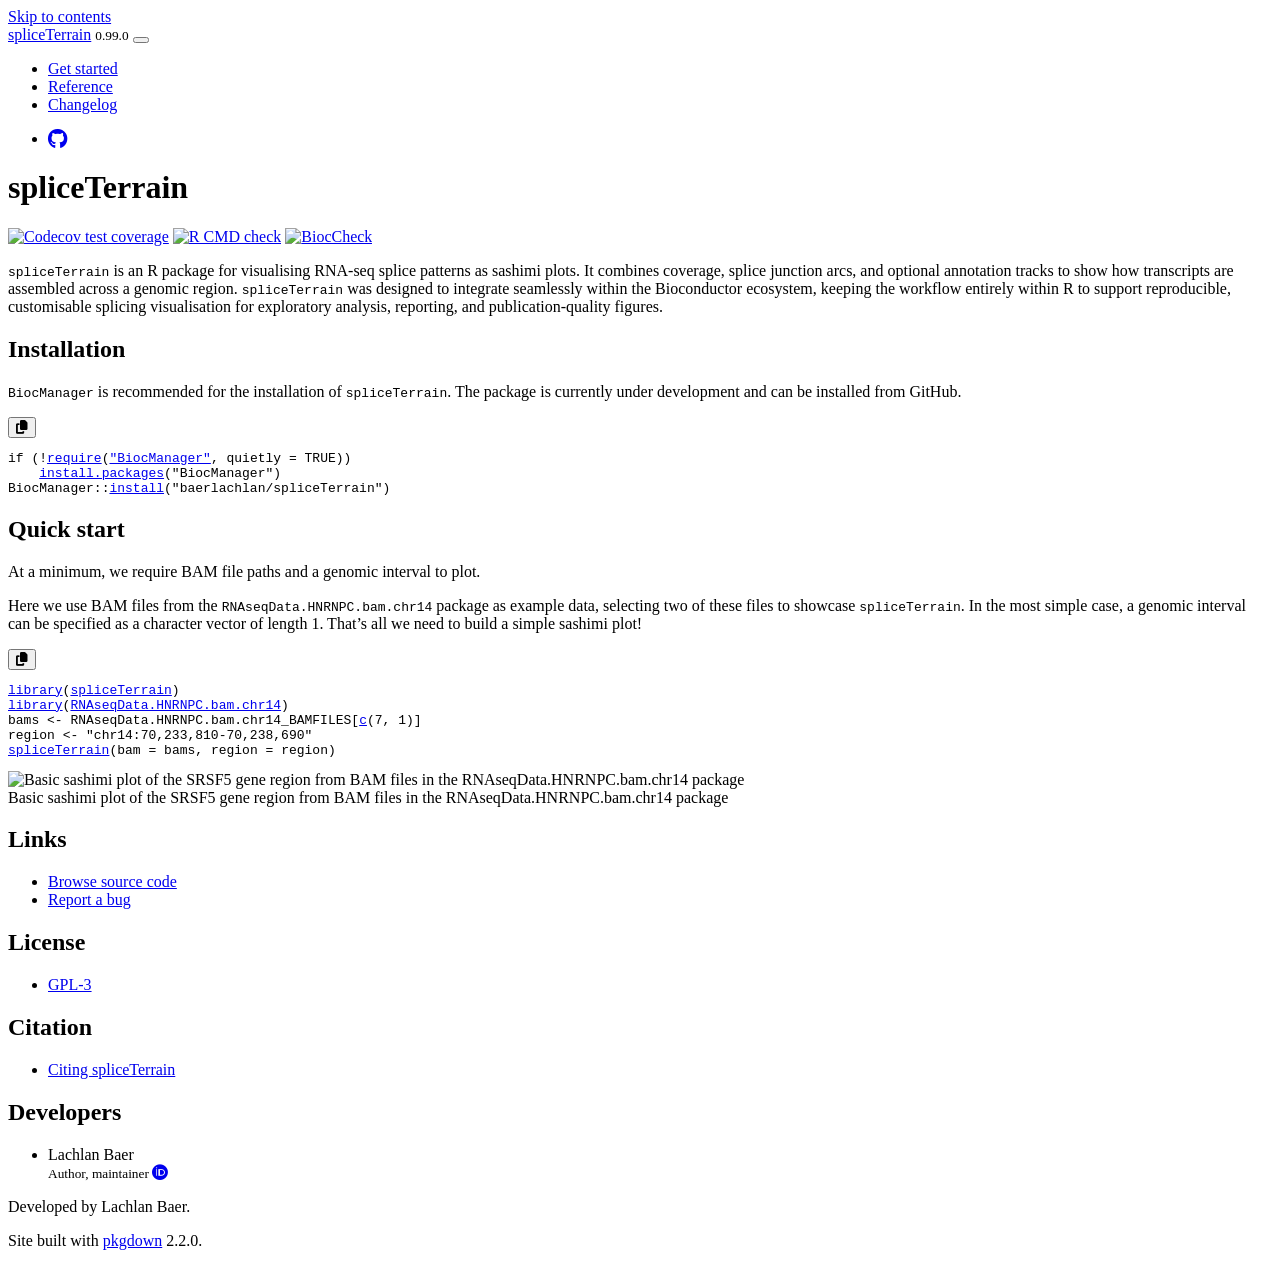
==== index.html @ 9bfc374c "Built site for spliceTerrain@0.99.0: 5c76851" ====
<!DOCTYPE html>
<!-- Generated by pkgdown: do not edit by hand --><html lang="en">
<head>
<meta http-equiv="Content-Type" content="text/html; charset=UTF-8">
<meta charset="utf-8">
<meta http-equiv="X-UA-Compatible" content="IE=edge">
<meta name="viewport" content="width=device-width, initial-scale=1, shrink-to-fit=no">
<title>Sashimi-Style RNA-seq Coverage and Junction Visualisation • spliceTerrain</title>
<script src="deps/jquery-3.6.0/jquery-3.6.0.min.js"></script><meta name="viewport" content="width=device-width, initial-scale=1, shrink-to-fit=no">
<link href="deps/bootstrap-5.3.8/bootstrap.min.css" rel="stylesheet">
<script src="deps/bootstrap-5.3.8/bootstrap.bundle.min.js"></script><link href="deps/font-awesome-6.5.2/css/all.min.css" rel="stylesheet">
<link href="deps/font-awesome-6.5.2/css/v4-shims.min.css" rel="stylesheet">
<script src="deps/headroom-0.11.0/headroom.min.js"></script><script src="deps/headroom-0.11.0/jQuery.headroom.min.js"></script><script src="deps/bootstrap-toc-1.0.1/bootstrap-toc.min.js"></script><script src="deps/clipboard.js-2.0.11/clipboard.min.js"></script><script src="deps/search-1.0.0/autocomplete.jquery.min.js"></script><script src="deps/search-1.0.0/fuse.min.js"></script><script src="deps/search-1.0.0/mark.min.js"></script><!-- pkgdown --><script src="pkgdown.js"></script><meta property="og:title" content="Sashimi-Style RNA-seq Coverage and Junction Visualisation">
<meta name="description" content="Provides tools to visualise RNA sequencing alignments as sashimi-style plots showing read coverage and splice junction usage across genomic regions. Alignments from BAM files are summarised into coverage tracks and junction arcs, which can be displayed alongside transcript annotations. The package provides utilities for mapping genomic coordinates to plot space, compressing intronic regions, and visualising local splicing variation across samples.">
<meta property="og:description" content="Provides tools to visualise RNA sequencing alignments as sashimi-style plots showing read coverage and splice junction usage across genomic regions. Alignments from BAM files are summarised into coverage tracks and junction arcs, which can be displayed alongside transcript annotations. The package provides utilities for mapping genomic coordinates to plot space, compressing intronic regions, and visualising local splicing variation across samples.">
</head>
<body>
    <a href="#main" class="visually-hidden-focusable">Skip to contents</a>


    <nav class="navbar navbar-expand-lg fixed-top bg-light" data-bs-theme="light" aria-label="Site navigation"><div class="container">

    <a class="navbar-brand me-2" href="index.html">spliceTerrain</a>

    <small class="nav-text text-muted me-auto" data-bs-toggle="tooltip" data-bs-placement="bottom" title="">0.99.0</small>


    <button class="navbar-toggler" type="button" data-bs-toggle="collapse" data-bs-target="#navbar" aria-controls="navbar" aria-expanded="false" aria-label="Toggle navigation">
      <span class="navbar-toggler-icon"></span>
    </button>

    <div id="navbar" class="collapse navbar-collapse ms-3">
      <ul class="navbar-nav me-auto">
<li class="nav-item"><a class="nav-link" href="articles/spliceTerrain.html">Get started</a></li>
<li class="nav-item"><a class="nav-link" href="reference/index.html">Reference</a></li>
<li class="nav-item"><a class="nav-link" href="news/index.html">Changelog</a></li>
      </ul>
<ul class="navbar-nav">
<li class="nav-item"><a class="external-link nav-link" href="https://github.com/baerlachlan/spliceTerrain/" aria-label="GitHub"><span class="fa fab fa-github fa-lg"></span></a></li>
      </ul>
</div>


  </div>
</nav><div class="container template-home">
<div class="row">
  <main id="main" class="col-md-9"><div class="section level1">
<div class="page-header"><h1 id="spliceterrain">spliceTerrain<a class="anchor" aria-label="anchor" href="#spliceterrain"></a>
</h1></div>
<p><a href="https://app.codecov.io/gh/baerlachlan/spliceTerrain/tree/gh-actions" class="external-link"><img src="https://codecov.io/gh/baerlachlan/spliceTerrain/branch/gh-actions/graph/badge.svg" alt="Codecov test coverage"></a> <a href="https://github.com/baerlachlan/spliceTerrain/actions/workflows/R-CMD-check.yaml" class="external-link"><img src="https://github.com/baerlachlan/spliceTerrain/actions/workflows/R-CMD-check.yaml/badge.svg?branch=gh-actions" alt="R CMD check"></a> <a href="https://github.com/baerlachlan/spliceTerrain/actions/workflows/bioc-check.yaml" class="external-link"><img src="https://github.com/baerlachlan/spliceTerrain/actions/workflows/bioc-check.yaml/badge.svg?branch=gh-actions" alt="BiocCheck"></a></p>
<p><code>spliceTerrain</code> is an R package for visualising RNA-seq splice patterns as sashimi plots. It combines coverage, splice junction arcs, and optional annotation tracks to show how transcripts are assembled across a genomic region. <code>spliceTerrain</code> was designed to integrate seamlessly within the Bioconductor ecosystem, keeping the workflow entirely within R to support reproducible, customisable splicing visualisation for exploratory analysis, reporting, and publication-quality figures.</p>
<div class="section level2">
<h2 id="installation">Installation<a class="anchor" aria-label="anchor" href="#installation"></a>
</h2>
<p><code>BiocManager</code> is recommended for the installation of <code>spliceTerrain</code>. The package is currently under development and can be installed from GitHub.</p>
<div class="sourceCode" id="cb1"><pre class="downlit sourceCode r">
<code class="sourceCode R"><span><span class="kw">if</span> <span class="op">(</span><span class="op">!</span><span class="kw"><a href="https://rdrr.io/r/base/library.html" class="external-link">require</a></span><span class="op">(</span><span class="st"><a href="https://bioconductor.github.io/BiocManager/" class="external-link">"BiocManager"</a></span>, quietly <span class="op">=</span> <span class="cn">TRUE</span><span class="op">)</span><span class="op">)</span></span>
<span>    <span class="fu"><a href="https://rdrr.io/r/utils/install.packages.html" class="external-link">install.packages</a></span><span class="op">(</span><span class="st">"BiocManager"</span><span class="op">)</span></span>
<span><span class="fu">BiocManager</span><span class="fu">::</span><span class="fu"><a href="https://bioconductor.github.io/BiocManager/reference/install.html" class="external-link">install</a></span><span class="op">(</span><span class="st">"baerlachlan/spliceTerrain"</span><span class="op">)</span></span></code></pre></div>
</div>
<div class="section level2">
<h2 id="quick-start">Quick start<a class="anchor" aria-label="anchor" href="#quick-start"></a>
</h2>
<p>At a minimum, we require BAM file paths and a genomic interval to plot.</p>
<p>Here we use BAM files from the <code>RNAseqData.HNRNPC.bam.chr14</code> package as example data, selecting two of these files to showcase <code>spliceTerrain</code>. In the most simple case, a genomic interval can be specified as a character vector of length 1. That’s all we need to build a simple sashimi plot!</p>
<div class="sourceCode" id="cb2"><pre class="downlit sourceCode r">
<code class="sourceCode R"><span><span class="kw"><a href="https://rdrr.io/r/base/library.html" class="external-link">library</a></span><span class="op">(</span><span class="va"><a href="https://github.com/baerlachlan/spliceTerrain" class="external-link">spliceTerrain</a></span><span class="op">)</span></span>
<span><span class="kw"><a href="https://rdrr.io/r/base/library.html" class="external-link">library</a></span><span class="op">(</span><span class="va"><a href="http://www.ebi.ac.uk/arrayexpress/experiments/E-MTAB-1147/" class="external-link">RNAseqData.HNRNPC.bam.chr14</a></span><span class="op">)</span></span>
<span><span class="va">bams</span> <span class="op">&lt;-</span> <span class="va">RNAseqData.HNRNPC.bam.chr14_BAMFILES</span><span class="op">[</span><span class="fu"><a href="https://rdrr.io/r/base/c.html" class="external-link">c</a></span><span class="op">(</span><span class="fl">7</span>, <span class="fl">1</span><span class="op">)</span><span class="op">]</span></span>
<span><span class="va">region</span> <span class="op">&lt;-</span> <span class="st">"chr14:70,233,810-70,238,690"</span></span>
<span><span class="fu"><a href="reference/spliceTerrain-methods.html">spliceTerrain</a></span><span class="op">(</span>bam <span class="op">=</span> <span class="va">bams</span>, region <span class="op">=</span> <span class="va">region</span><span class="op">)</span></span></code></pre></div>
<div class="float">
<img src="articles/fig/quickstart.png" alt="Basic sashimi plot of the SRSF5 gene region from BAM files in the RNAseqData.HNRNPC.bam.chr14 package"><div class="figcaption">Basic sashimi plot of the SRSF5 gene region from BAM files in the RNAseqData.HNRNPC.bam.chr14 package</div>
</div>
</div>
</div>
  </main><aside class="col-md-3"><div class="links">
<h2 data-toc-skip>Links</h2>
<ul class="list-unstyled">
<li><a href="https://github.com/baerlachlan/spliceTerrain/" class="external-link">Browse source code</a></li>
<li><a href="https://github.com/baerlachlan/spliceTerrain/issues" class="external-link">Report a bug</a></li>
</ul>
</div>

<div class="license">
<h2 data-toc-skip>License</h2>
<ul class="list-unstyled">
<li><a href="https://www.r-project.org/Licenses/GPL-3" class="external-link">GPL-3</a></li>
</ul>
</div>


<div class="citation">
<h2 data-toc-skip>Citation</h2>
<ul class="list-unstyled">
<li><a href="authors.html#citation">Citing spliceTerrain</a></li>
</ul>
</div>

<div class="developers">
<h2 data-toc-skip>Developers</h2>
<ul class="list-unstyled">
<li>Lachlan Baer <br><small class="roles"> Author, maintainer </small> <a href="https://orcid.org/0000-0001-5213-3401" target="orcid.widget" aria-label="ORCID" class="external-link"><span class="fab fa-orcid orcid" aria-hidden="true"></span></a>  </li>
</ul>
</div>



  </aside>
</div>


    <footer><div class="pkgdown-footer-left">
  <p>Developed by Lachlan Baer.</p>
</div>

<div class="pkgdown-footer-right">
  <p>Site built with <a href="https://pkgdown.r-lib.org/" class="external-link">pkgdown</a> 2.2.0.</p>
</div>

    </footer>
</div>





  </body>
</html>
---- deps/font-awesome-6.5.2/css/v4-shims.min.css ----
/*!
 * Font Awesome Free 6.5.2 by @fontawesome - https://fontawesome.com
 * License - https://fontawesome.com/license/free (Icons: CC BY 4.0, Fonts: SIL OFL 1.1, Code: MIT License)
 * Copyright 2024 Fonticons, Inc.
 */
.fa.fa-glass:before{content:"\f000"}.fa.fa-envelope-o{font-family:"Font Awesome 6 Free";font-weight:400}.fa.fa-envelope-o:before{content:"\f0e0"}.fa.fa-star-o{font-family:"Font Awesome 6 Free";font-weight:400}.fa.fa-star-o:before{content:"\f005"}.fa.fa-close:before,.fa.fa-remove:before{content:"\f00d"}.fa.fa-gear:before{content:"\f013"}.fa.fa-trash-o{font-family:"Font Awesome 6 Free";font-weight:400}.fa.fa-trash-o:before{content:"\f2ed"}.fa.fa-home:before{content:"\f015"}.fa.fa-file-o{font-family:"Font Awesome 6 Free";font-weight:400}.fa.fa-file-o:before{content:"\f15b"}.fa.fa-clock-o{font-family:"Font Awesome 6 Free";font-weight:400}.fa.fa-clock-o:before{content:"\f017"}.fa.fa-arrow-circle-o-down{font-family:"Font Awesome 6 Free";font-weight:400}.fa.fa-arrow-circle-o-down:before{content:"\f358"}.fa.fa-arrow-circle-o-up{font-family:"Font Awesome 6 Free";font-weight:400}.fa.fa-arrow-circle-o-up:before{content:"\f35b"}.fa.fa-play-circle-o{font-family:"Font Awesome 6 Free";font-weight:400}.fa.fa-play-circle-o:before{content:"\f144"}.fa.fa-repeat:before,.fa.fa-rotate-right:before{content:"\f01e"}.fa.fa-refresh:before{content:"\f021"}.fa.fa-list-alt{font-family:"Font Awesome 6 Free";font-weight:400}.fa.fa-list-alt:before{content:"\f022"}.fa.fa-dedent:before{content:"\f03b"}.fa.fa-video-camera:before{content:"\f03d"}.fa.fa-picture-o{font-family:"Font Awesome 6 Free";font-weight:400}.fa.fa-picture-o:before{content:"\f03e"}.fa.fa-photo{font-family:"Font Awesome 6 Free";font-weight:400}.fa.fa-photo:before{content:"\f03e"}.fa.fa-image{font-family:"Font Awesome 6 Free";font-weight:400}.fa.fa-image:before{content:"\f03e"}.fa.fa-map-marker:before{content:"\f3c5"}.fa.fa-pencil-square-o{font-family:"Font Awesome 6 Free";font-weight:400}.fa.fa-pencil-square-o:before{content:"\f044"}.fa.fa-edit{font-family:"Font Awesome 6 Free";font-weight:400}.fa.fa-edit:before{content:"\f044"}.fa.fa-share-square-o:before{content:"\f14d"}.fa.fa-check-square-o{font-family:"Font Awesome 6 Free";font-weight:400}.fa.fa-check-square-o:before{content:"\f14a"}.fa.fa-arrows:before{content:"\f0b2"}.fa.fa-times-circle-o{font-family:"Font Awesome 6 Free";font-weight:400}.fa.fa-times-circle-o:before{content:"\f057"}.fa.fa-check-circle-o{font-family:"Font Awesome 6 Free";font-weight:400}.fa.fa-check-circle-o:before{content:"\f058"}.fa.fa-mail-forward:before{content:"\f064"}.fa.fa-expand:before{content:"\f424"}.fa.fa-compress:before{content:"\f422"}.fa.fa-eye,.fa.fa-eye-slash{font-family:"Font Awesome 6 Free";font-weight:400}.fa.fa-warning:before{content:"\f071"}.fa.fa-calendar:before{content:"\f073"}.fa.fa-arrows-v:before{content:"\f338"}.fa.fa-arrows-h:before{content:"\f337"}.fa.fa-bar-chart-o:before,.fa.fa-bar-chart:before{content:"\e0e3"}.fa.fa-twitter-square{font-family:"Font Awesome 6 Brands";font-weight:400}.fa.fa-twitter-square:before{content:"\f081"}.fa.fa-facebook-square{font-family:"Font Awesome 6 Brands";font-weight:400}.fa.fa-facebook-square:before{content:"\f082"}.fa.fa-gears:before{content:"\f085"}.fa.fa-thumbs-o-up{font-family:"Font Awesome 6 Free";font-weight:400}.fa.fa-thumbs-o-up:before{content:"\f164"}.fa.fa-thumbs-o-down{font-family:"Font Awesome 6 Free";font-weight:400}.fa.fa-thumbs-o-down:before{content:"\f165"}.fa.fa-heart-o{font-family:"Font Awesome 6 Free";font-weight:400}.fa.fa-heart-o:before{content:"\f004"}.fa.fa-sign-out:before{content:"\f2f5"}.fa.fa-linkedin-square{font-family:"Font Awesome 6 Brands";font-weight:400}.fa.fa-linkedin-square:before{content:"\f08c"}.fa.fa-thumb-tack:before{content:"\f08d"}.fa.fa-external-link:before{content:"\f35d"}.fa.fa-sign-in:before{content:"\f2f6"}.fa.fa-github-square{font-family:"Font Awesome 6 Brands";font-weight:400}.fa.fa-github-square:before{content:"\f092"}.fa.fa-lemon-o{font-family:"Font Awesome 6 Free";font-weight:400}.fa.fa-lemon-o:before{content:"\f094"}.fa.fa-square-o{font-family:"Font Awesome 6 Free";font-weight:400}.fa.fa-square-o:before{content:"\f0c8"}.fa.fa-bookmark-o{font-family:"Font Awesome 6 Free";font-weight:400}.fa.fa-bookmark-o:before{content:"\f02e"}.fa.fa-facebook,.fa.fa-twitter{font-family:"Font Awesome 6 Brands";font-weight:400}.fa.fa-facebook:before{content:"\f39e"}.fa.fa-facebook-f{font-family:"Font Awesome 6 Brands";font-weight:400}.fa.fa-facebook-f:before{content:"\f39e"}.fa.fa-github{font-family:"Font Awesome 6 Brands";font-weight:400}.fa.fa-credit-card{font-family:"Font Awesome 6 Free";font-weight:400}.fa.fa-feed:before{content:"\f09e"}.fa.fa-hdd-o{font-family:"Font Awesome 6 Free";font-weight:400}.fa.fa-hdd-o:before{content:"\f0a0"}.fa.fa-hand-o-right{font-family:"Font Awesome 6 Free";font-weight:400}.fa.fa-hand-o-right:before{content:"\f0a4"}.fa.fa-hand-o-left{font-family:"Font Awesome 6 Free";font-weight:400}.fa.fa-hand-o-left:before{content:"\f0a5"}.fa.fa-hand-o-up{font-family:"Font Awesome 6 Free";font-weight:400}.fa.fa-hand-o-up:before{content:"\f0a6"}.fa.fa-hand-o-down{font-family:"Font Awesome 6 Free";font-weight:400}.fa.fa-hand-o-down:before{content:"\f0a7"}.fa.fa-globe:before{content:"\f57d"}.fa.fa-tasks:before{content:"\f828"}.fa.fa-arrows-alt:before{content:"\f31e"}.fa.fa-group:before{content:"\f0c0"}.fa.fa-chain:before{content:"\f0c1"}.fa.fa-cut:before{content:"\f0c4"}.fa.fa-files-o{font-family:"Font Awesome 6 Free";font-weight:400}.fa.fa-files-o:before{content:"\f0c5"}.fa.fa-floppy-o{font-family:"Font Awesome 6 Free";font-weight:400}.fa.fa-floppy-o:before{content:"\f0c7"}.fa.fa-save{font-family:"Font Awesome 6 Free";font-weight:400}.fa.fa-save:before{content:"\f0c7"}.fa.fa-navicon:before,.fa.fa-reorder:before{content:"\f0c9"}.fa.fa-magic:before{content:"\e2ca"}.fa.fa-pinterest,.fa.fa-pinterest-square{font-family:"Font Awesome 6 Brands";font-weight:400}.fa.fa-pinterest-square:before{content:"\f0d3"}.fa.fa-google-plus-square{font-family:"Font Awesome 6 Brands";font-weight:400}.fa.fa-google-plus-square:before{content:"\f0d4"}.fa.fa-google-plus{font-family:"Font Awesome 6 Brands";font-weight:400}.fa.fa-google-plus:before{content:"\f0d5"}.fa.fa-money:before{content:"\f3d1"}.fa.fa-unsorted:before{content:"\f0dc"}.fa.fa-sort-desc:before{content:"\f0dd"}.fa.fa-sort-asc:before{content:"\f0de"}.fa.fa-linkedin{font-family:"Font Awesome 6 Brands";font-weight:400}.fa.fa-linkedin:before{content:"\f0e1"}.fa.fa-rotate-left:before{content:"\f0e2"}.fa.fa-legal:before{content:"\f0e3"}.fa.fa-dashboard:before,.fa.fa-tachometer:before{content:"\f625"}.fa.fa-comment-o{font-family:"Font Awesome 6 Free";font-weight:400}.fa.fa-comment-o:before{content:"\f075"}.fa.fa-comments-o{font-family:"Font Awesome 6 Free";font-weight:400}.fa.fa-comments-o:before{content:"\f086"}.fa.fa-flash:before{content:"\f0e7"}.fa.fa-clipboard:before{content:"\f0ea"}.fa.fa-lightbulb-o{font-family:"Font Awesome 6 Free";font-weight:400}.fa.fa-lightbulb-o:before{content:"\f0eb"}.fa.fa-exchange:before{content:"\f362"}.fa.fa-cloud-download:before{content:"\f0ed"}.fa.fa-cloud-upload:before{content:"\f0ee"}.fa.fa-bell-o{font-family:"Font Awesome 6 Free";font-weight:400}.fa.fa-bell-o:before{content:"\f0f3"}.fa.fa-cutlery:before{content:"\f2e7"}.fa.fa-file-text-o{font-family:"Font Awesome 6 Free";font-weight:400}.fa.fa-file-text-o:before{content:"\f15c"}.fa.fa-building-o{font-family:"Font Awesome 6 Free";font-weight:400}.fa.fa-building-o:before{content:"\f1ad"}.fa.fa-hospital-o{font-family:"Font Awesome 6 Free";font-weight:400}.fa.fa-hospital-o:before{content:"\f0f8"}.fa.fa-tablet:before{content:"\f3fa"}.fa.fa-mobile-phone:before,.fa.fa-mobile:before{content:"\f3cd"}.fa.fa-circle-o{font-family:"Font Awesome 6 Free";font-weight:400}.fa.fa-circle-o:before{content:"\f111"}.fa.fa-mail-reply:before{content:"\f3e5"}.fa.fa-github-alt{font-family:"Font Awesome 6 Brands";font-weight:400}.fa.fa-folder-o{font-family:"Font Awesome 6 Free";font-weight:400}.fa.fa-folder-o:before{content:"\f07b"}.fa.fa-folder-open-o{font-family:"Font Awesome 6 Free";font-weight:400}.fa.fa-folder-open-o:before{content:"\f07c"}.fa.fa-smile-o{font-family:"Font Awesome 6 Free";font-weight:400}.fa.fa-smile-o:before{content:"\f118"}.fa.fa-frown-o{font-family:"Font Awesome 6 Free";font-weight:400}.fa.fa-frown-o:before{content:"\f119"}.fa.fa-meh-o{font-family:"Font Awesome 6 Free";font-weight:400}.fa.fa-meh-o:before{content:"\f11a"}.fa.fa-keyboard-o{font-family:"Font Awesome 6 Free";font-weight:400}.fa.fa-keyboard-o:before{content:"\f11c"}.fa.fa-flag-o{font-family:"Font Awesome 6 Free";font-weight:400}.fa.fa-flag-o:before{content:"\f024"}.fa.fa-mail-reply-all:before{content:"\f122"}.fa.fa-star-half-o{font-family:"Font Awesome 6 Free";font-weight:400}.fa.fa-star-half-o:before{content:"\f5c0"}.fa.fa-star-half-empty{font-family:"Font Awesome 6 Free";font-weight:400}.fa.fa-star-half-empty:before{content:"\f5c0"}.fa.fa-star-half-full{font-family:"Font Awesome 6 Free";font-weight:400}.fa.fa-star-half-full:before{content:"\f5c0"}.fa.fa-code-fork:before{content:"\f126"}.fa.fa-chain-broken:before,.fa.fa-unlink:before{content:"\f127"}.fa.fa-calendar-o{font-family:"Font Awesome 6 Free";font-weight:400}.fa.fa-calendar-o:before{content:"\f133"}.fa.fa-css3,.fa.fa-html5,.fa.fa-maxcdn{font-family:"Font Awesome 6 Brands";font-weight:400}.fa.fa-unlock-alt:before{content:"\f09c"}.fa.fa-minus-square-o{font-family:"Font Awesome 6 Free";font-weight:400}.fa.fa-minus-square-o:before{content:"\f146"}.fa.fa-level-up:before{content:"\f3bf"}.fa.fa-level-down:before{content:"\f3be"}.fa.fa-pencil-square:before{content:"\f14b"}.fa.fa-external-link-square:before{content:"\f360"}.fa.fa-compass{font-family:"Font Awesome 6 Free";font-weight:400}.fa.fa-caret-square-o-down{font-family:"Font Awesome 6 Free";font-weight:400}.fa.fa-caret-square-o-down:before{content:"\f150"}.fa.fa-toggle-down{font-family:"Font Awesome 6 Free";font-weight:400}.fa.fa-toggle-down:before{content:"\f150"}.fa.fa-caret-square-o-up{font-family:"Font Awesome 6 Free";font-weight:400}.fa.fa-caret-square-o-up:before{content:"\f151"}.fa.fa-toggle-up{font-family:"Font Awesome 6 Free";font-weight:400}.fa.fa-toggle-up:before{content:"\f151"}.fa.fa-caret-square-o-right{font-family:"Font Awesome 6 Free";font-weight:400}.fa.fa-caret-square-o-right:before{content:"\f152"}.fa.fa-toggle-right{font-family:"Font Awesome 6 Free";font-weight:400}.fa.fa-toggle-right:before{content:"\f152"}.fa.fa-eur:before,.fa.fa-euro:before{content:"\f153"}.fa.fa-gbp:before{content:"\f154"}.fa.fa-dollar:before,.fa.fa-usd:before{content:"\24"}.fa.fa-inr:before,.fa.fa-rupee:before{content:"\e1bc"}.fa.fa-cny:before,.fa.fa-jpy:before,.fa.fa-rmb:before,.fa.fa-yen:before{content:"\f157"}.fa.fa-rouble:before,.fa.fa-rub:before,.fa.fa-ruble:before{content:"\f158"}.fa.fa-krw:before,.fa.fa-won:before{content:"\f159"}.fa.fa-bitcoin,.fa.fa-btc{font-family:"Font Awesome 6 Brands";font-weight:400}.fa.fa-bitcoin:before{content:"\f15a"}.fa.fa-file-text:before{content:"\f15c"}.fa.fa-sort-alpha-asc:before{content:"\f15d"}.fa.fa-sort-alpha-desc:before{content:"\f881"}.fa.fa-sort-amount-asc:before{content:"\f884"}.fa.fa-sort-amount-desc:before{content:"\f160"}.fa.fa-sort-numeric-asc:before{content:"\f162"}.fa.fa-sort-numeric-desc:before{content:"\f886"}.fa.fa-youtube-square{font-family:"Font Awesome 6 Brands";font-weight:400}.fa.fa-youtube-square:before{content:"\f431"}.fa.fa-xing,.fa.fa-xing-square,.fa.fa-youtube{font-family:"Font Awesome 6 Brands";font-weight:400}.fa.fa-xing-square:before{content:"\f169"}.fa.fa-youtube-play{font-family:"Font Awesome 6 Brands";font-weight:400}.fa.fa-youtube-play:before{content:"\f167"}.fa.fa-adn,.fa.fa-bitbucket,.fa.fa-bitbucket-square,.fa.fa-dropbox,.fa.fa-flickr,.fa.fa-instagram,.fa.fa-stack-overflow{font-family:"Font Awesome 6 Brands";font-weight:400}.fa.fa-bitbucket-square:before{content:"\f171"}.fa.fa-tumblr,.fa.fa-tumblr-square{font-family:"Font Awesome 6 Brands";font-weight:400}.fa.fa-tumblr-square:before{content:"\f174"}.fa.fa-long-arrow-down:before{content:"\f309"}.fa.fa-long-arrow-up:before{content:"\f30c"}.fa.fa-long-arrow-left:before{content:"\f30a"}.fa.fa-long-arrow-right:before{content:"\f30b"}.fa.fa-android,.fa.fa-apple,.fa.fa-dribbble,.fa.fa-foursquare,.fa.fa-gittip,.fa.fa-gratipay,.fa.fa-linux,.fa.fa-skype,.fa.fa-trello,.fa.fa-windows{font-family:"Font Awesome 6 Brands";font-weight:400}.fa.fa-gittip:before{content:"\f184"}.fa.fa-sun-o{font-family:"Font Awesome 6 Free";font-weight:400}.fa.fa-sun-o:before{content:"\f185"}.fa.fa-moon-o{font-family:"Font Awesome 6 Free";font-weight:400}.fa.fa-moon-o:before{content:"\f186"}.fa.fa-pagelines,.fa.fa-renren,.fa.fa-stack-exchange,.fa.fa-vk,.fa.fa-weibo{font-family:"Font Awesome 6 Brands";font-weight:400}.fa.fa-arrow-circle-o-right{font-family:"Font Awesome 6 Free";font-weight:400}.fa.fa-arrow-circle-o-right:before{content:"\f35a"}.fa.fa-arrow-circle-o-left{font-family:"Font Awesome 6 Free";font-weight:400}.fa.fa-arrow-circle-o-left:before{content:"\f359"}.fa.fa-caret-square-o-left{font-family:"Font Awesome 6 Free";font-weight:400}.fa.fa-caret-square-o-left:before{content:"\f191"}.fa.fa-toggle-left{font-family:"Font Awesome 6 Free";font-weight:400}.fa.fa-toggle-left:before{content:"\f191"}.fa.fa-dot-circle-o{font-family:"Font Awesome 6 Free";font-weight:400}.fa.fa-dot-circle-o:before{content:"\f192"}.fa.fa-vimeo-square{font-family:"Font Awesome 6 Brands";font-weight:400}.fa.fa-vimeo-square:before{content:"\f194"}.fa.fa-try:before,.fa.fa-turkish-lira:before{content:"\e2bb"}.fa.fa-plus-square-o{font-family:"Font Awesome 6 Free";font-weight:400}.fa.fa-plus-square-o:before{content:"\f0fe"}.fa.fa-openid,.fa.fa-slack,.fa.fa-wordpress{font-family:"Font Awesome 6 Brands";font-weight:400}.fa.fa-bank:before,.fa.fa-institution:before{content:"\f19c"}.fa.fa-mortar-board:before{content:"\f19d"}.fa.fa-google,.fa.fa-reddit,.fa.fa-reddit-square,.fa.fa-yahoo{font-family:"Font Awesome 6 Brands";font-weight:400}.fa.fa-reddit-square:before{content:"\f1a2"}.fa.fa-behance,.fa.fa-behance-square,.fa.fa-delicious,.fa.fa-digg,.fa.fa-drupal,.fa.fa-joomla,.fa.fa-pied-piper-alt,.fa.fa-pied-piper-pp,.fa.fa-stumbleupon,.fa.fa-stumbleupon-circle{font-family:"Font Awesome 6 Brands";font-weight:400}.fa.fa-behance-square:before{content:"\f1b5"}.fa.fa-steam,.fa.fa-steam-square{font-family:"Font Awesome 6 Brands";font-weight:400}.fa.fa-steam-square:before{content:"\f1b7"}.fa.fa-automobile:before{content:"\f1b9"}.fa.fa-cab:before{content:"\f1ba"}.fa.fa-deviantart,.fa.fa-soundcloud,.fa.fa-spotify{font-family:"Font Awesome 6 Brands";font-weight:400}.fa.fa-file-pdf-o{font-family:"Font Awesome 6 Free";font-weight:400}.fa.fa-file-pdf-o:before{content:"\f1c1"}.fa.fa-file-word-o{font-family:"Font Awesome 6 Free";font-weight:400}.fa.fa-file-word-o:before{content:"\f1c2"}.fa.fa-file-excel-o{font-family:"Font Awesome 6 Free";font-weight:400}.fa.fa-file-excel-o:before{content:"\f1c3"}.fa.fa-file-powerpoint-o{font-family:"Font Awesome 6 Free";font-weight:400}.fa.fa-file-powerpoint-o:before{content:"\f1c4"}.fa.fa-file-image-o{font-family:"Font Awesome 6 Free";font-weight:400}.fa.fa-file-image-o:before{content:"\f1c5"}.fa.fa-file-photo-o{font-family:"Font Awesome 6 Free";font-weight:400}.fa.fa-file-photo-o:before{content:"\f1c5"}.fa.fa-file-picture-o{font-family:"Font Awesome 6 Free";font-weight:400}.fa.fa-file-picture-o:before{content:"\f1c5"}.fa.fa-file-archive-o{font-family:"Font Awesome 6 Free";font-weight:400}.fa.fa-file-archive-o:before{content:"\f1c6"}.fa.fa-file-zip-o{font-family:"Font Awesome 6 Free";font-weight:400}.fa.fa-file-zip-o:before{content:"\f1c6"}.fa.fa-file-audio-o{font-family:"Font Awesome 6 Free";font-weight:400}.fa.fa-file-audio-o:before{content:"\f1c7"}.fa.fa-file-sound-o{font-family:"Font Awesome 6 Free";font-weight:400}.fa.fa-file-sound-o:before{content:"\f1c7"}.fa.fa-file-video-o{font-family:"Font Awesome 6 Free";font-weight:400}.fa.fa-file-video-o:before{content:"\f1c8"}.fa.fa-file-movie-o{font-family:"Font Awesome 6 Free";font-weight:400}.fa.fa-file-movie-o:before{content:"\f1c8"}.fa.fa-file-code-o{font-family:"Font Awesome 6 Free";font-weight:400}.fa.fa-file-code-o:before{content:"\f1c9"}.fa.fa-codepen,.fa.fa-jsfiddle,.fa.fa-vine{font-family:"Font Awesome 6 Brands";font-weight:400}.fa.fa-life-bouy:before,.fa.fa-life-buoy:before,.fa.fa-life-saver:before,.fa.fa-support:before{content:"\f1cd"}.fa.fa-circle-o-notch:before{content:"\f1ce"}.fa.fa-ra,.fa.fa-rebel{font-family:"Font Awesome 6 Brands";font-weight:400}.fa.fa-ra:before{content:"\f1d0"}.fa.fa-resistance{font-family:"Font Awesome 6 Brands";font-weight:400}.fa.fa-resistance:before{content:"\f1d0"}.fa.fa-empire,.fa.fa-ge{font-family:"Font Awesome 6 Brands";font-weight:400}.fa.fa-ge:before{content:"\f1d1"}.fa.fa-git-square{font-family:"Font Awesome 6 Brands";font-weight:400}.fa.fa-git-square:before{content:"\f1d2"}.fa.fa-git,.fa.fa-hacker-news,.fa.fa-y-combinator-square{font-family:"Font Awesome 6 Brands";font-weight:400}.fa.fa-y-combinator-square:before{content:"\f1d4"}.fa.fa-yc-square{font-family:"Font Awesome 6 Brands";font-weight:400}.fa.fa-yc-square:before{content:"\f1d4"}.fa.fa-qq,.fa.fa-tencent-weibo,.fa.fa-wechat,.fa.fa-weixin{font-family:"Font Awesome 6 Brands";font-weight:400}.fa.fa-wechat:before{content:"\f1d7"}.fa.fa-send:before{content:"\f1d8"}.fa.fa-paper-plane-o{font-family:"Font Awesome 6 Free";font-weight:400}.fa.fa-paper-plane-o:before{content:"\f1d8"}.fa.fa-send-o{font-family:"Font Awesome 6 Free";font-weight:400}.fa.fa-send-o:before{content:"\f1d8"}.fa.fa-circle-thin{font-family:"Font Awesome 6 Free";font-weight:400}.fa.fa-circle-thin:before{content:"\f111"}.fa.fa-header:before{content:"\f1dc"}.fa.fa-futbol-o{font-family:"Font Awesome 6 Free";font-weight:400}.fa.fa-futbol-o:before{content:"\f1e3"}.fa.fa-soccer-ball-o{font-family:"Font Awesome 6 Free";font-weight:400}.fa.fa-soccer-ball-o:before{content:"\f1e3"}.fa.fa-slideshare,.fa.fa-twitch,.fa.fa-yelp{font-family:"Font Awesome 6 Brands";font-weight:400}.fa.fa-newspaper-o{font-family:"Font Awesome 6 Free";font-weight:400}.fa.fa-newspaper-o:before{content:"\f1ea"}.fa.fa-cc-amex,.fa.fa-cc-discover,.fa.fa-cc-mastercard,.fa.fa-cc-paypal,.fa.fa-cc-stripe,.fa.fa-cc-visa,.fa.fa-google-wallet,.fa.fa-paypal{font-family:"Font Awesome 6 Brands";font-weight:400}.fa.fa-bell-slash-o{font-family:"Font Awesome 6 Free";font-weight:400}.fa.fa-bell-slash-o:before{content:"\f1f6"}.fa.fa-trash:before{content:"\f2ed"}.fa.fa-copyright{font-family:"Font Awesome 6 Free";font-weight:400}.fa.fa-eyedropper:before{content:"\f1fb"}.fa.fa-area-chart:before{content:"\f1fe"}.fa.fa-pie-chart:before{content:"\f200"}.fa.fa-line-chart:before{content:"\f201"}.fa.fa-lastfm,.fa.fa-lastfm-square{font-family:"Font Awesome 6 Brands";font-weight:400}.fa.fa-lastfm-square:before{content:"\f203"}.fa.fa-angellist,.fa.fa-ioxhost{font-family:"Font Awesome 6 Brands";font-weight:400}.fa.fa-cc{font-family:"Font Awesome 6 Free";font-weight:400}.fa.fa-cc:before{content:"\f20a"}.fa.fa-ils:before,.fa.fa-shekel:before,.fa.fa-sheqel:before{content:"\f20b"}.fa.fa-buysellads,.fa.fa-connectdevelop,.fa.fa-dashcube,.fa.fa-forumbee,.fa.fa-leanpub,.fa.fa-sellsy,.fa.fa-shirtsinbulk,.fa.fa-simplybuilt,.fa.fa-skyatlas{font-family:"Font Awesome 6 Brands";font-weight:400}.fa.fa-diamond{font-family:"Font Awesome 6 Free";font-weight:400}.fa.fa-diamond:before{content:"\f3a5"}.fa.fa-intersex:before,.fa.fa-transgender:before{content:"\f224"}.fa.fa-transgender-alt:before{content:"\f225"}.fa.fa-facebook-official{font-family:"Font Awesome 6 Brands";font-weight:400}.fa.fa-facebook-official:before{content:"\f09a"}.fa.fa-pinterest-p,.fa.fa-whatsapp{font-family:"Font Awesome 6 Brands";font-weight:400}.fa.fa-hotel:before{content:"\f236"}.fa.fa-medium,.fa.fa-viacoin,.fa.fa-y-combinator,.fa.fa-yc{font-family:"Font Awesome 6 Brands";font-weight:400}.fa.fa-yc:before{content:"\f23b"}.fa.fa-expeditedssl,.fa.fa-opencart,.fa.fa-optin-monster{font-family:"Font Awesome 6 Brands";font-weight:400}.fa.fa-battery-4:before,.fa.fa-battery:before{content:"\f240"}.fa.fa-battery-3:before{content:"\f241"}.fa.fa-battery-2:before{content:"\f242"}.fa.fa-battery-1:before{content:"\f243"}.fa.fa-battery-0:before{content:"\f244"}.fa.fa-object-group,.fa.fa-object-ungroup,.fa.fa-sticky-note-o{font-family:"Font Awesome 6 Free";font-weight:400}.fa.fa-sticky-note-o:before{content:"\f249"}.fa.fa-cc-diners-club,.fa.fa-cc-jcb{font-family:"Font Awesome 6 Brands";font-weight:400}.fa.fa-clone{font-family:"Font Awesome 6 Free";font-weight:400}.fa.fa-hourglass-o:before{content:"\f254"}.fa.fa-hourglass-1:before{content:"\f251"}.fa.fa-hourglass-2:before{content:"\f252"}.fa.fa-hourglass-3:before{content:"\f253"}.fa.fa-hand-rock-o{font-family:"Font Awesome 6 Free";font-weight:400}.fa.fa-hand-rock-o:before{content:"\f255"}.fa.fa-hand-grab-o{font-family:"Font Awesome 6 Free";font-weight:400}.fa.fa-hand-grab-o:before{content:"\f255"}.fa.fa-hand-paper-o{font-family:"Font Awesome 6 Free";font-weight:400}.fa.fa-hand-paper-o:before{content:"\f256"}.fa.fa-hand-stop-o{font-family:"Font Awesome 6 Free";font-weight:400}.fa.fa-hand-stop-o:before{content:"\f256"}.fa.fa-hand-scissors-o{font-family:"Font Awesome 6 Free";font-weight:400}.fa.fa-hand-scissors-o:before{content:"\f257"}.fa.fa-hand-lizard-o{font-family:"Font Awesome 6 Free";font-weight:400}.fa.fa-hand-lizard-o:before{content:"\f258"}.fa.fa-hand-spock-o{font-family:"Font Awesome 6 Free";font-weight:400}.fa.fa-hand-spock-o:before{content:"\f259"}.fa.fa-hand-pointer-o{font-family:"Font Awesome 6 Free";font-weight:400}.fa.fa-hand-pointer-o:before{content:"\f25a"}.fa.fa-hand-peace-o{font-family:"Font Awesome 6 Free";font-weight:400}.fa.fa-hand-peace-o:before{content:"\f25b"}.fa.fa-registered{font-family:"Font Awesome 6 Free";font-weight:400}.fa.fa-creative-commons,.fa.fa-gg,.fa.fa-gg-circle,.fa.fa-odnoklassniki,.fa.fa-odnoklassniki-square{font-family:"Font Awesome 6 Brands";font-weight:400}.fa.fa-odnoklassniki-square:before{content:"\f264"}.fa.fa-chrome,.fa.fa-firefox,.fa.fa-get-pocket,.fa.fa-internet-explorer,.fa.fa-opera,.fa.fa-safari,.fa.fa-wikipedia-w{font-family:"Font Awesome 6 Brands";font-weight:400}.fa.fa-television:before{content:"\f26c"}.fa.fa-500px,.fa.fa-amazon,.fa.fa-contao{font-family:"Font Awesome 6 Brands";font-weight:400}.fa.fa-calendar-plus-o{font-family:"Font Awesome 6 Free";font-weight:400}.fa.fa-calendar-plus-o:before{content:"\f271"}.fa.fa-calendar-minus-o{font-family:"Font Awesome 6 Free";font-weight:400}.fa.fa-calendar-minus-o:before{content:"\f272"}.fa.fa-calendar-times-o{font-family:"Font Awesome 6 Free";font-weight:400}.fa.fa-calendar-times-o:before{content:"\f273"}.fa.fa-calendar-check-o{font-family:"Font Awesome 6 Free";font-weight:400}.fa.fa-calendar-check-o:before{content:"\f274"}.fa.fa-map-o{font-family:"Font Awesome 6 Free";font-weight:400}.fa.fa-map-o:before{content:"\f279"}.fa.fa-commenting:before{content:"\f4ad"}.fa.fa-commenting-o{font-family:"Font Awesome 6 Free";font-weight:400}.fa.fa-commenting-o:before{content:"\f4ad"}.fa.fa-houzz,.fa.fa-vimeo{font-family:"Font Awesome 6 Brands";font-weight:400}.fa.fa-vimeo:before{content:"\f27d"}.fa.fa-black-tie,.fa.fa-edge,.fa.fa-fonticons,.fa.fa-reddit-alien{font-family:"Font Awesome 6 Brands";font-weight:400}.fa.fa-credit-card-alt:before{content:"\f09d"}.fa.fa-codiepie,.fa.fa-fort-awesome,.fa.fa-mixcloud,.fa.fa-modx,.fa.fa-product-hunt,.fa.fa-scribd,.fa.fa-usb{font-family:"Font Awesome 6 Brands";font-weight:400}.fa.fa-pause-circle-o{font-family:"Font Awesome 6 Free";font-weight:400}.fa.fa-pause-circle-o:before{content:"\f28b"}.fa.fa-stop-circle-o{font-family:"Font Awesome 6 Free";font-weight:400}.fa.fa-stop-circle-o:before{content:"\f28d"}.fa.fa-bluetooth,.fa.fa-bluetooth-b,.fa.fa-envira,.fa.fa-gitlab,.fa.fa-wheelchair-alt,.fa.fa-wpbeginner,.fa.fa-wpforms{font-family:"Font Awesome 6 Brands";font-weight:400}.fa.fa-wheelchair-alt:before{content:"\f368"}.fa.fa-question-circle-o{font-family:"Font Awesome 6 Free";font-weight:400}.fa.fa-question-circle-o:before{content:"\f059"}.fa.fa-volume-control-phone:before{content:"\f2a0"}.fa.fa-asl-interpreting:before{content:"\f2a3"}.fa.fa-deafness:before,.fa.fa-hard-of-hearing:before{content:"\f2a4"}.fa.fa-glide,.fa.fa-glide-g{font-family:"Font Awesome 6 Brands";font-weight:400}.fa.fa-signing:before{content:"\f2a7"}.fa.fa-viadeo,.fa.fa-viadeo-square{font-family:"Font Awesome 6 Brands";font-weight:400}.fa.fa-viadeo-square:before{content:"\f2aa"}.fa.fa-snapchat,.fa.fa-snapchat-ghost{font-family:"Font Awesome 6 Brands";font-weight:400}.fa.fa-snapchat-ghost:before{content:"\f2ab"}.fa.fa-snapchat-square{font-family:"Font Awesome 6 Brands";font-weight:400}.fa.fa-snapchat-square:before{content:"\f2ad"}.fa.fa-first-order,.fa.fa-google-plus-official,.fa.fa-pied-piper,.fa.fa-themeisle,.fa.fa-yoast{font-family:"Font Awesome 6 Brands";font-weight:400}.fa.fa-google-plus-official:before{content:"\f2b3"}.fa.fa-google-plus-circle{font-family:"Font Awesome 6 Brands";font-weight:400}.fa.fa-google-plus-circle:before{content:"\f2b3"}.fa.fa-fa,.fa.fa-font-awesome{font-family:"Font Awesome 6 Brands";font-weight:400}.fa.fa-fa:before{content:"\f2b4"}.fa.fa-handshake-o{font-family:"Font Awesome 6 Free";font-weight:400}.fa.fa-handshake-o:before{content:"\f2b5"}.fa.fa-envelope-open-o{font-family:"Font Awesome 6 Free";font-weight:400}.fa.fa-envelope-open-o:before{content:"\f2b6"}.fa.fa-linode{font-family:"Font Awesome 6 Brands";font-weight:400}.fa.fa-address-book-o{font-family:"Font Awesome 6 Free";font-weight:400}.fa.fa-address-book-o:before{content:"\f2b9"}.fa.fa-vcard:before{content:"\f2bb"}.fa.fa-address-card-o{font-family:"Font Awesome 6 Free";font-weight:400}.fa.fa-address-card-o:before{content:"\f2bb"}.fa.fa-vcard-o{font-family:"Font Awesome 6 Free";font-weight:400}.fa.fa-vcard-o:before{content:"\f2bb"}.fa.fa-user-circle-o{font-family:"Font Awesome 6 Free";font-weight:400}.fa.fa-user-circle-o:before{content:"\f2bd"}.fa.fa-user-o{font-family:"Font Awesome 6 Free";font-weight:400}.fa.fa-user-o:before{content:"\f007"}.fa.fa-id-badge{font-family:"Font Awesome 6 Free";font-weight:400}.fa.fa-drivers-license:before{content:"\f2c2"}.fa.fa-id-card-o{font-family:"Font Awesome 6 Free";font-weight:400}.fa.fa-id-card-o:before{content:"\f2c2"}.fa.fa-drivers-license-o{font-family:"Font Awesome 6 Free";font-weight:400}.fa.fa-drivers-license-o:before{content:"\f2c2"}.fa.fa-free-code-camp,.fa.fa-quora,.fa.fa-telegram{font-family:"Font Awesome 6 Brands";font-weight:400}.fa.fa-thermometer-4:before,.fa.fa-thermometer:before{content:"\f2c7"}.fa.fa-thermometer-3:before{content:"\f2c8"}.fa.fa-thermometer-2:before{content:"\f2c9"}.fa.fa-thermometer-1:before{content:"\f2ca"}.fa.fa-thermometer-0:before{content:"\f2cb"}.fa.fa-bathtub:before,.fa.fa-s15:before{content:"\f2cd"}.fa.fa-window-maximize,.fa.fa-window-restore{font-family:"Font Awesome 6 Free";font-weight:400}.fa.fa-times-rectangle:before{content:"\f410"}.fa.fa-window-close-o{font-family:"Font Awesome 6 Free";font-weight:400}.fa.fa-window-close-o:before{content:"\f410"}.fa.fa-times-rectangle-o{font-family:"Font Awesome 6 Free";font-weight:400}.fa.fa-times-rectangle-o:before{content:"\f410"}.fa.fa-bandcamp,.fa.fa-eercast,.fa.fa-etsy,.fa.fa-grav,.fa.fa-imdb,.fa.fa-ravelry{font-family:"Font Awesome 6 Brands";font-weight:400}.fa.fa-eercast:before{content:"\f2da"}.fa.fa-snowflake-o{font-family:"Font Awesome 6 Free";font-weight:400}.fa.fa-snowflake-o:before{content:"\f2dc"}.fa.fa-meetup,.fa.fa-superpowers,.fa.fa-wpexplorer{font-family:"Font Awesome 6 Brands";font-weight:400}
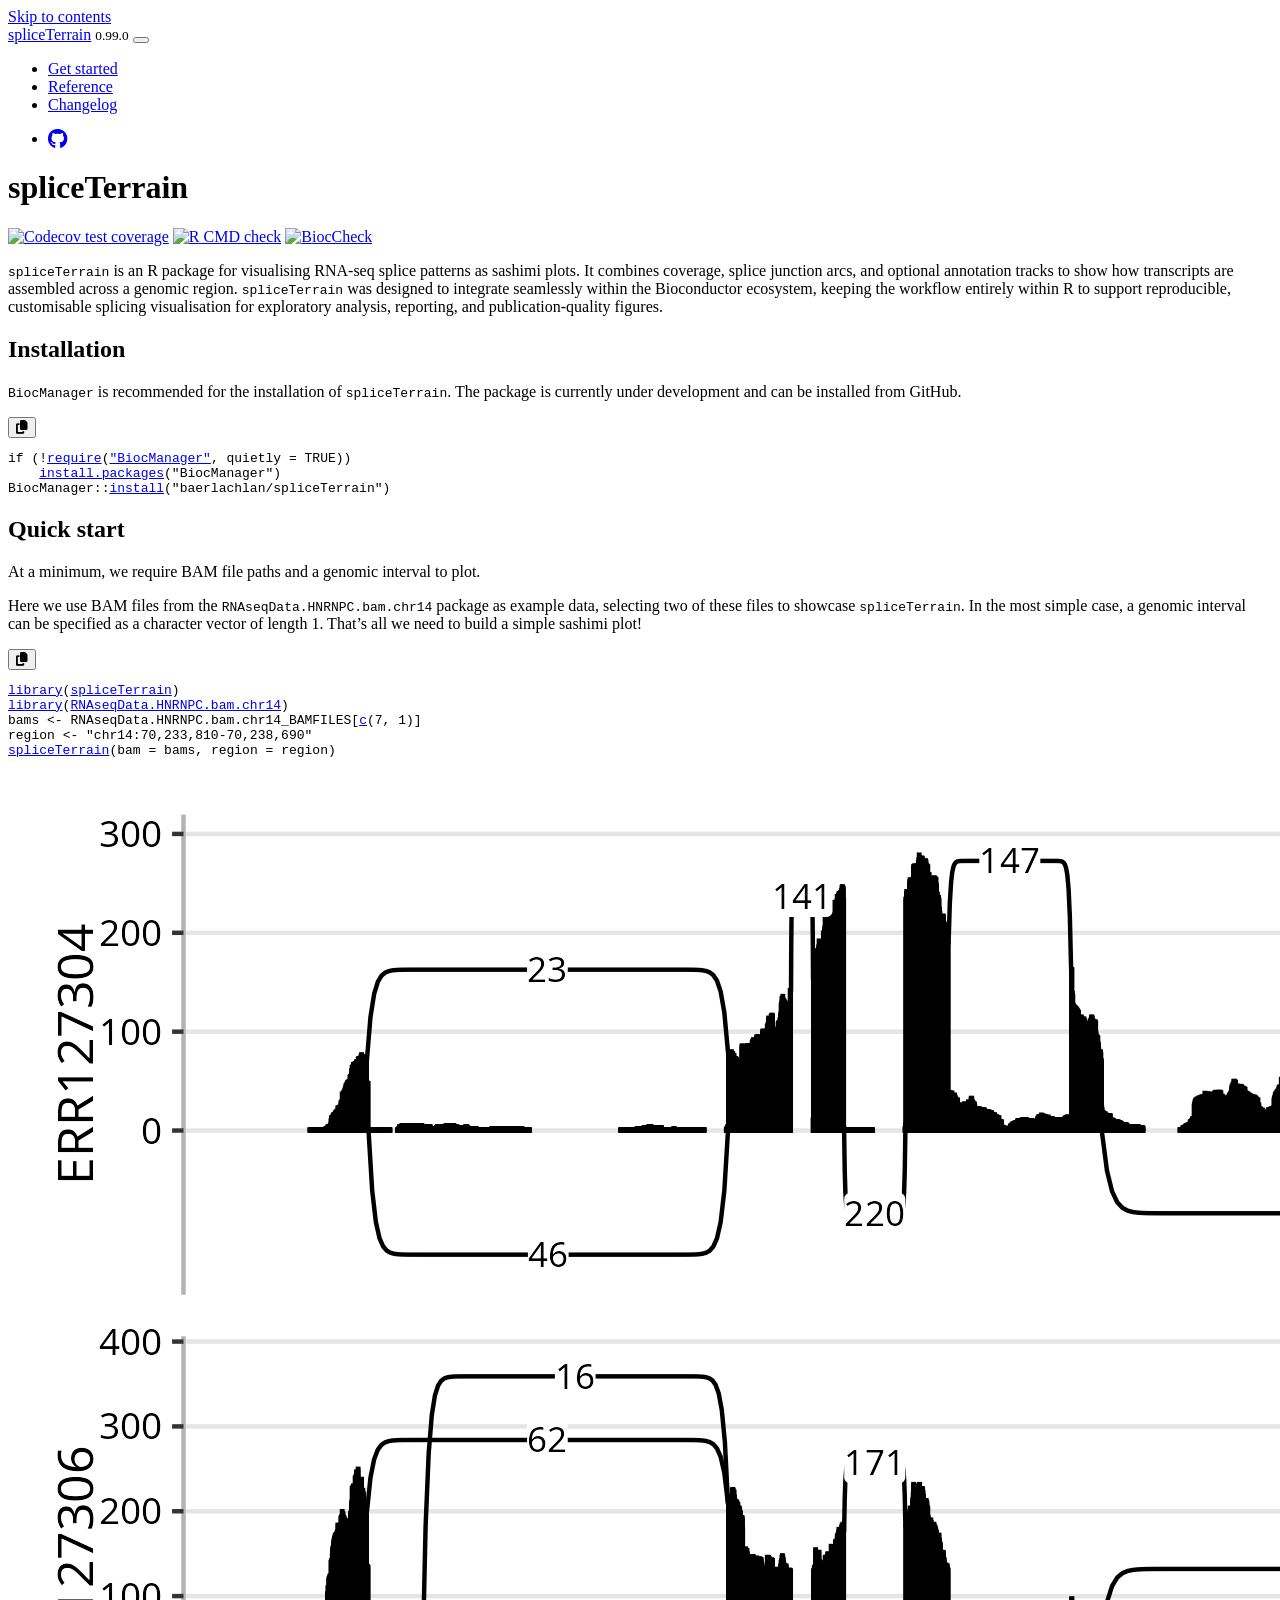
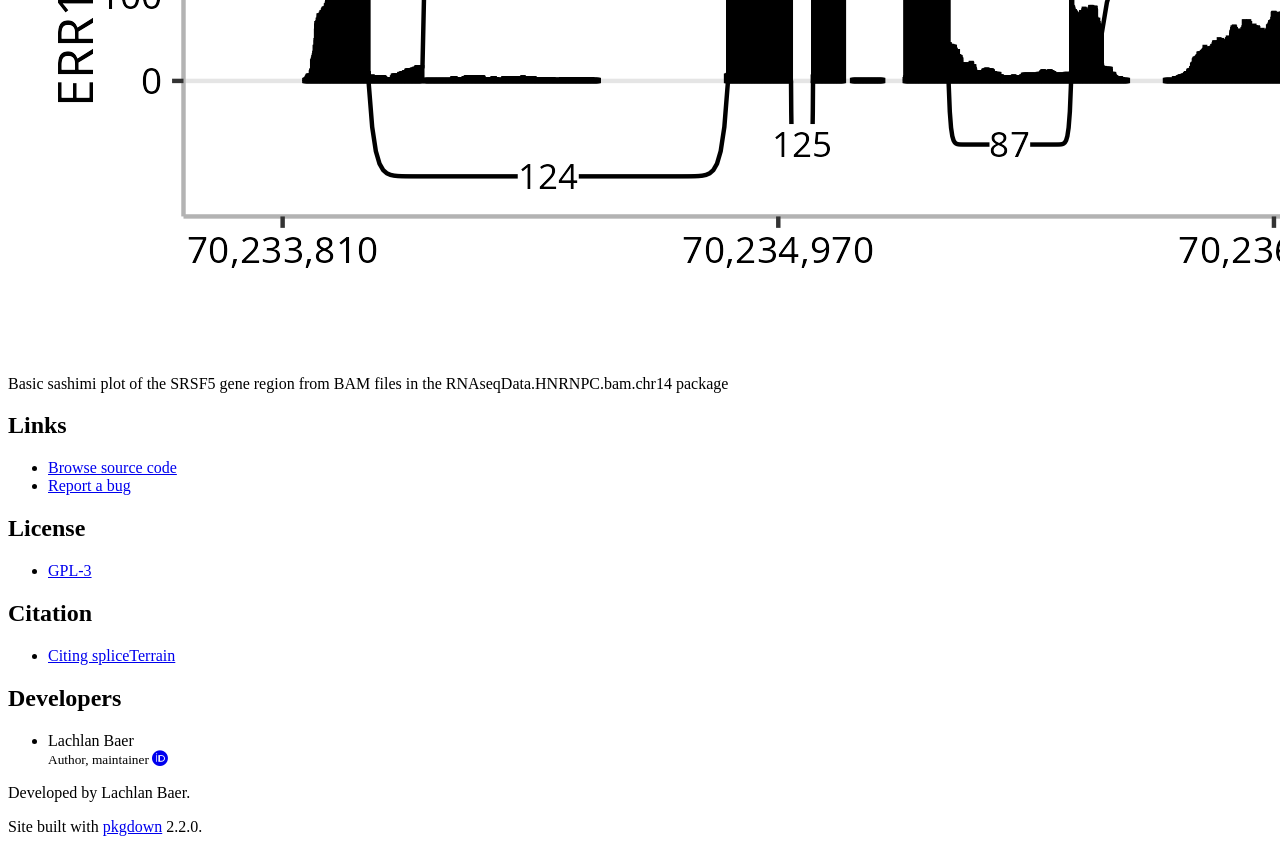
==== commit be40bb3f: "Built site for spliceTerrain@0.99.0: 1331a21" ====
--- a/index.html
+++ b/index.html
@@ -70,7 +70,7 @@
 <span><span class="va">region</span> <span class="op">&lt;-</span> <span class="st">"chr14:70,233,810-70,238,690"</span></span>
 <span><span class="fu"><a href="reference/spliceTerrain-methods.html">spliceTerrain</a></span><span class="op">(</span>bam <span class="op">=</span> <span class="va">bams</span>, region <span class="op">=</span> <span class="va">region</span><span class="op">)</span></span></code></pre></div>
 <div class="float">
-<img src="articles/fig/quickstart.png" alt="Basic sashimi plot of the SRSF5 gene region from BAM files in the RNAseqData.HNRNPC.bam.chr14 package"><div class="figcaption">Basic sashimi plot of the SRSF5 gene region from BAM files in the RNAseqData.HNRNPC.bam.chr14 package</div>
+<img src="reference/figures/quickstart.png" alt="Basic sashimi plot of the SRSF5 gene region from BAM files in the RNAseqData.HNRNPC.bam.chr14 package"><div class="figcaption">Basic sashimi plot of the SRSF5 gene region from BAM files in the RNAseqData.HNRNPC.bam.chr14 package</div>
 </div>
 </div>
 </div>
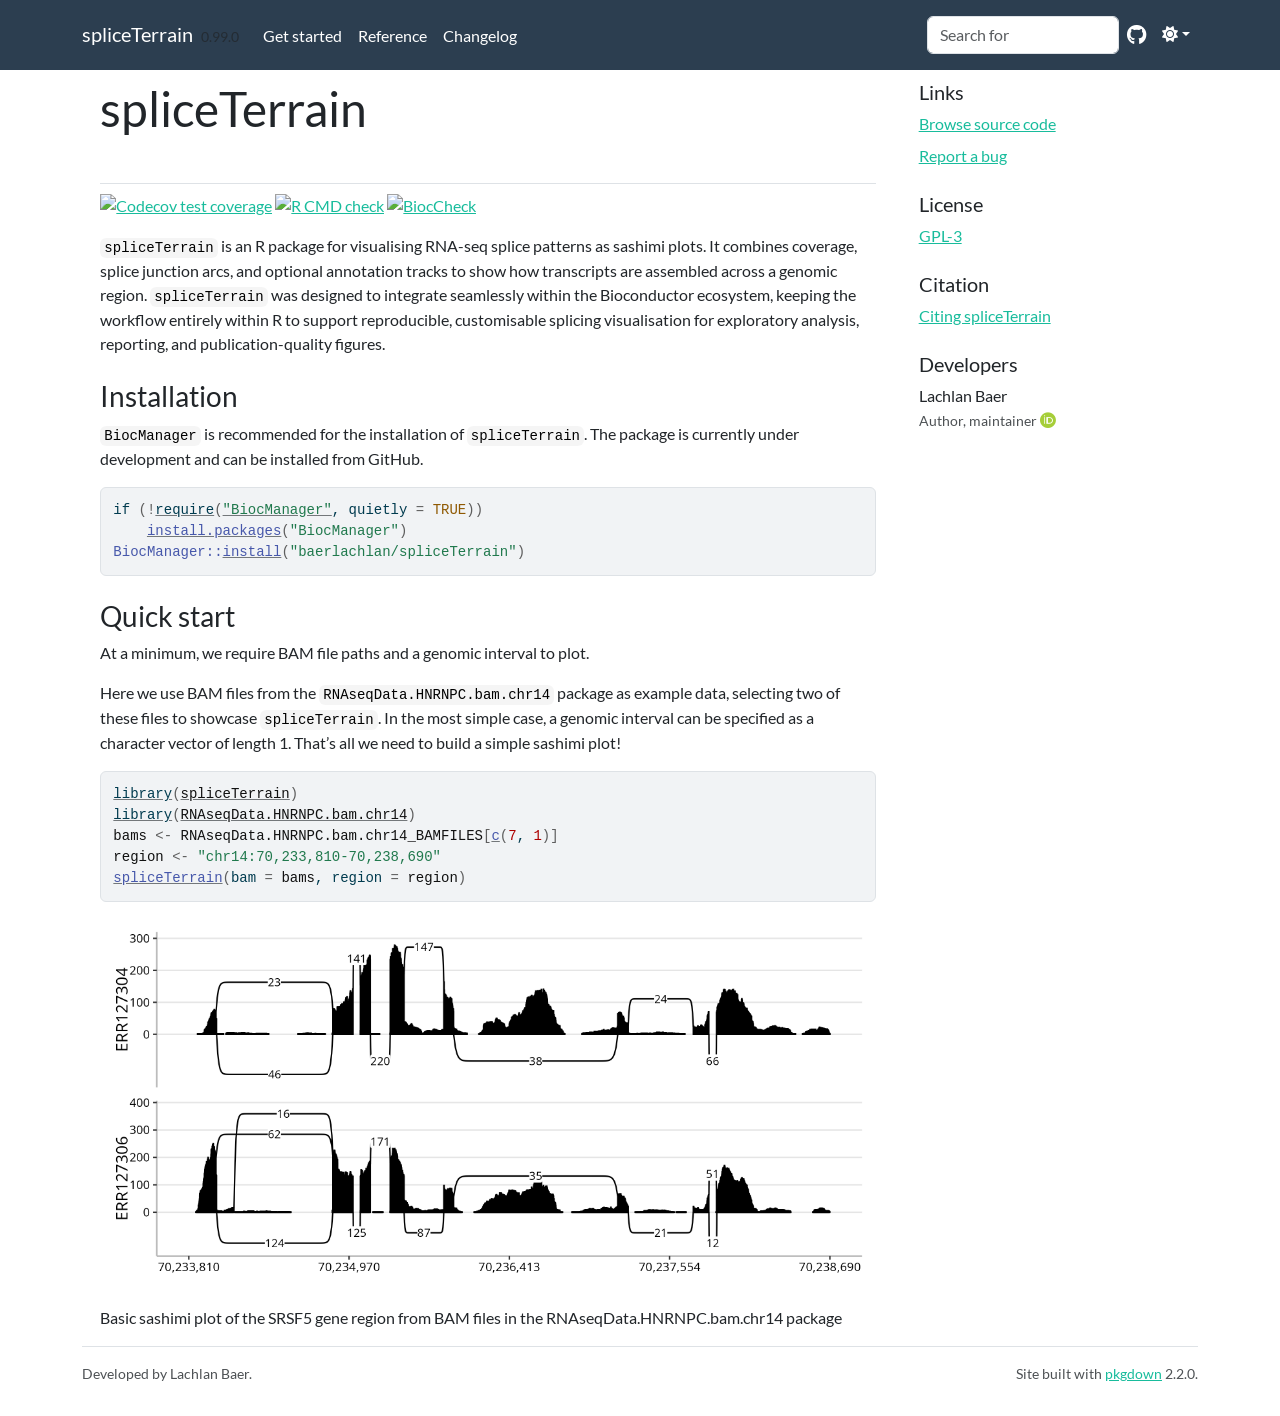
==== commit 7ad58910: "Built site for spliceTerrain@0.99.0: 976c234" ====
--- a/index.html
+++ b/index.html
@@ -6,11 +6,12 @@
 <meta http-equiv="X-UA-Compatible" content="IE=edge">
 <meta name="viewport" content="width=device-width, initial-scale=1, shrink-to-fit=no">
 <title>Sashimi-Style RNA-seq Coverage and Junction Visualisation • spliceTerrain</title>
-<script src="deps/jquery-3.6.0/jquery-3.6.0.min.js"></script><meta name="viewport" content="width=device-width, initial-scale=1, shrink-to-fit=no">
+<script src="lightswitch.js"></script><script src="deps/jquery-3.6.0/jquery-3.6.0.min.js"></script><meta name="viewport" content="width=device-width, initial-scale=1, shrink-to-fit=no">
 <link href="deps/bootstrap-5.3.8/bootstrap.min.css" rel="stylesheet">
 <script src="deps/bootstrap-5.3.8/bootstrap.bundle.min.js"></script><link href="deps/font-awesome-6.5.2/css/all.min.css" rel="stylesheet">
 <link href="deps/font-awesome-6.5.2/css/v4-shims.min.css" rel="stylesheet">
-<script src="deps/headroom-0.11.0/headroom.min.js"></script><script src="deps/headroom-0.11.0/jQuery.headroom.min.js"></script><script src="deps/bootstrap-toc-1.0.1/bootstrap-toc.min.js"></script><script src="deps/clipboard.js-2.0.11/clipboard.min.js"></script><script src="deps/search-1.0.0/autocomplete.jquery.min.js"></script><script src="deps/search-1.0.0/fuse.min.js"></script><script src="deps/search-1.0.0/mark.min.js"></script><!-- pkgdown --><script src="pkgdown.js"></script><meta property="og:title" content="Sashimi-Style RNA-seq Coverage and Junction Visualisation">
+<script src="deps/headroom-0.11.0/headroom.min.js"></script><script src="deps/headroom-0.11.0/jQuery.headroom.min.js"></script><script src="deps/bootstrap-toc-1.0.1/bootstrap-toc.min.js"></script><script src="deps/clipboard.js-2.0.11/clipboard.min.js"></script><script src="deps/search-1.0.0/autocomplete.jquery.min.js"></script><script src="deps/search-1.0.0/fuse.min.js"></script><script src="deps/search-1.0.0/mark.min.js"></script><!-- pkgdown --><script src="pkgdown.js"></script><link href="extra.css" rel="stylesheet">
+<meta property="og:title" content="Sashimi-Style RNA-seq Coverage and Junction Visualisation">
 <meta name="description" content="Provides tools to visualise RNA sequencing alignments as sashimi-style plots showing read coverage and splice junction usage across genomic regions. Alignments from BAM files are summarised into coverage tracks and junction arcs, which can be displayed alongside transcript annotations. The package provides utilities for mapping genomic coordinates to plot space, compressing intronic regions, and visualising local splicing variation across samples.">
 <meta property="og:description" content="Provides tools to visualise RNA sequencing alignments as sashimi-style plots showing read coverage and splice junction usage across genomic regions. Alignments from BAM files are summarised into coverage tracks and junction arcs, which can be displayed alongside transcript annotations. The package provides utilities for mapping genomic coordinates to plot space, compressing intronic regions, and visualising local splicing variation across samples.">
 </head>
@@ -18,7 +19,7 @@
     <a href="#main" class="visually-hidden-focusable">Skip to contents</a>
 
 
-    <nav class="navbar navbar-expand-lg fixed-top bg-light" data-bs-theme="light" aria-label="Site navigation"><div class="container">
+    <nav class="navbar navbar-expand-lg fixed-top " aria-label="Site navigation"><div class="container">
 
     <a class="navbar-brand me-2" href="index.html">spliceTerrain</a>
 
@@ -36,7 +37,18 @@
 <li class="nav-item"><a class="nav-link" href="news/index.html">Changelog</a></li>
       </ul>
 <ul class="navbar-nav">
+<li class="nav-item"><form class="form-inline" role="search">
+ <input class="form-control" type="search" name="search-input" id="search-input" autocomplete="off" aria-label="Search site" placeholder="Search for" data-search-index="search.json">
+</form></li>
 <li class="nav-item"><a class="external-link nav-link" href="https://github.com/baerlachlan/spliceTerrain/" aria-label="GitHub"><span class="fa fab fa-github fa-lg"></span></a></li>
+<li class="nav-item dropdown">
+  <button class="nav-link dropdown-toggle" type="button" id="dropdown-lightswitch" data-bs-toggle="dropdown" aria-expanded="false" aria-haspopup="true" aria-label="Light switch"><span class="fa fa-sun"></span></button>
+  <ul class="dropdown-menu dropdown-menu-end" aria-labelledby="dropdown-lightswitch">
+<li><button class="dropdown-item" data-bs-theme-value="light"><span class="fa fa-sun"></span> Light</button></li>
+    <li><button class="dropdown-item" data-bs-theme-value="dark"><span class="fa fa-moon"></span> Dark</button></li>
+    <li><button class="dropdown-item" data-bs-theme-value="auto"><span class="fa fa-adjust"></span> Auto</button></li>
+  </ul>
+</li>
       </ul>
 </div>
 
--- a/extra.css
+++ b/extra.css
@@ -0,0 +1,13 @@
+/* Keep rendered R plots faithful to their default light-background output. */
+[data-bs-theme="dark"] img.r-plt,
+[data-bs-theme="dark"] pre .r-plt.img img,
+[data-bs-theme="dark"] .cell-output-display img {
+  filter: none !important;
+  background-color: white;
+}
+
+/* Match vignette plot width to the article content column. */
+.template-article img.r-plt {
+  width: 100%;
+  height: auto;
+}
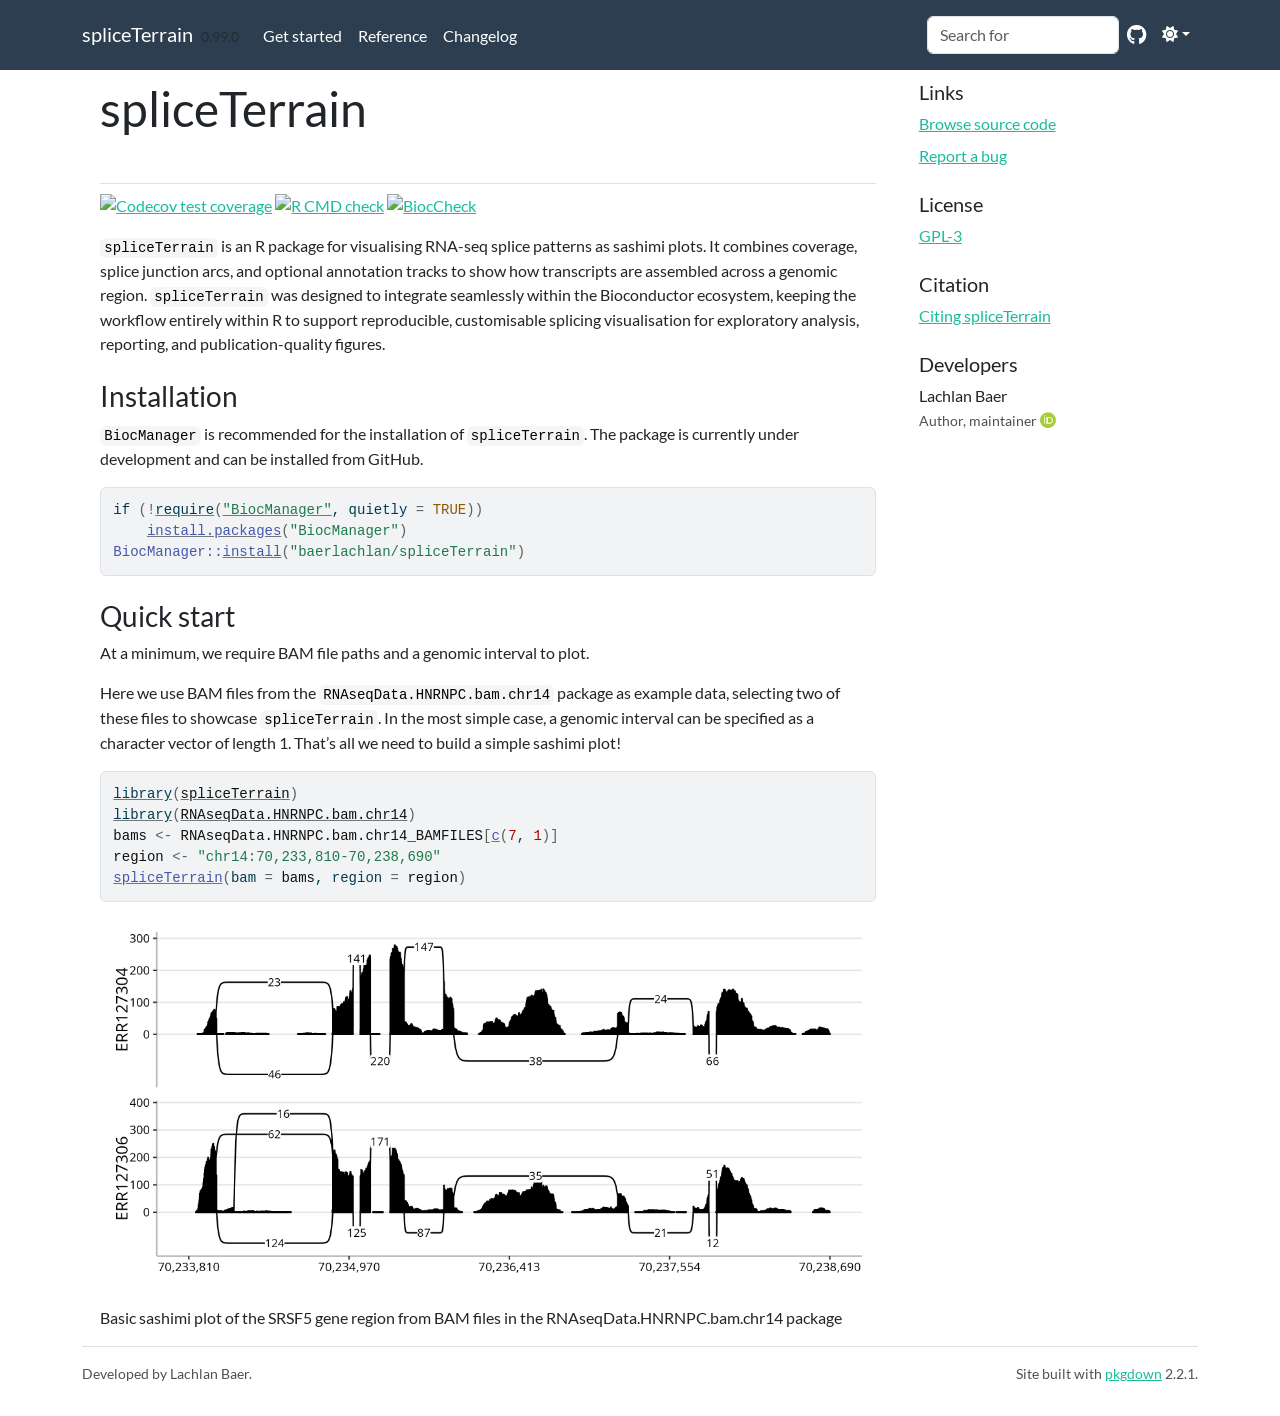
==== commit be80a2b9: "Built site for spliceTerrain@0.99.0: 83b52a0" ====
--- a/index.html
+++ b/index.html
@@ -127,7 +127,7 @@
 </div>
 
 <div class="pkgdown-footer-right">
-  <p>Site built with <a href="https://pkgdown.r-lib.org/" class="external-link">pkgdown</a> 2.2.0.</p>
+  <p>Site built with <a href="https://pkgdown.r-lib.org/" class="external-link">pkgdown</a> 2.2.1.</p>
 </div>
 
     </footer>
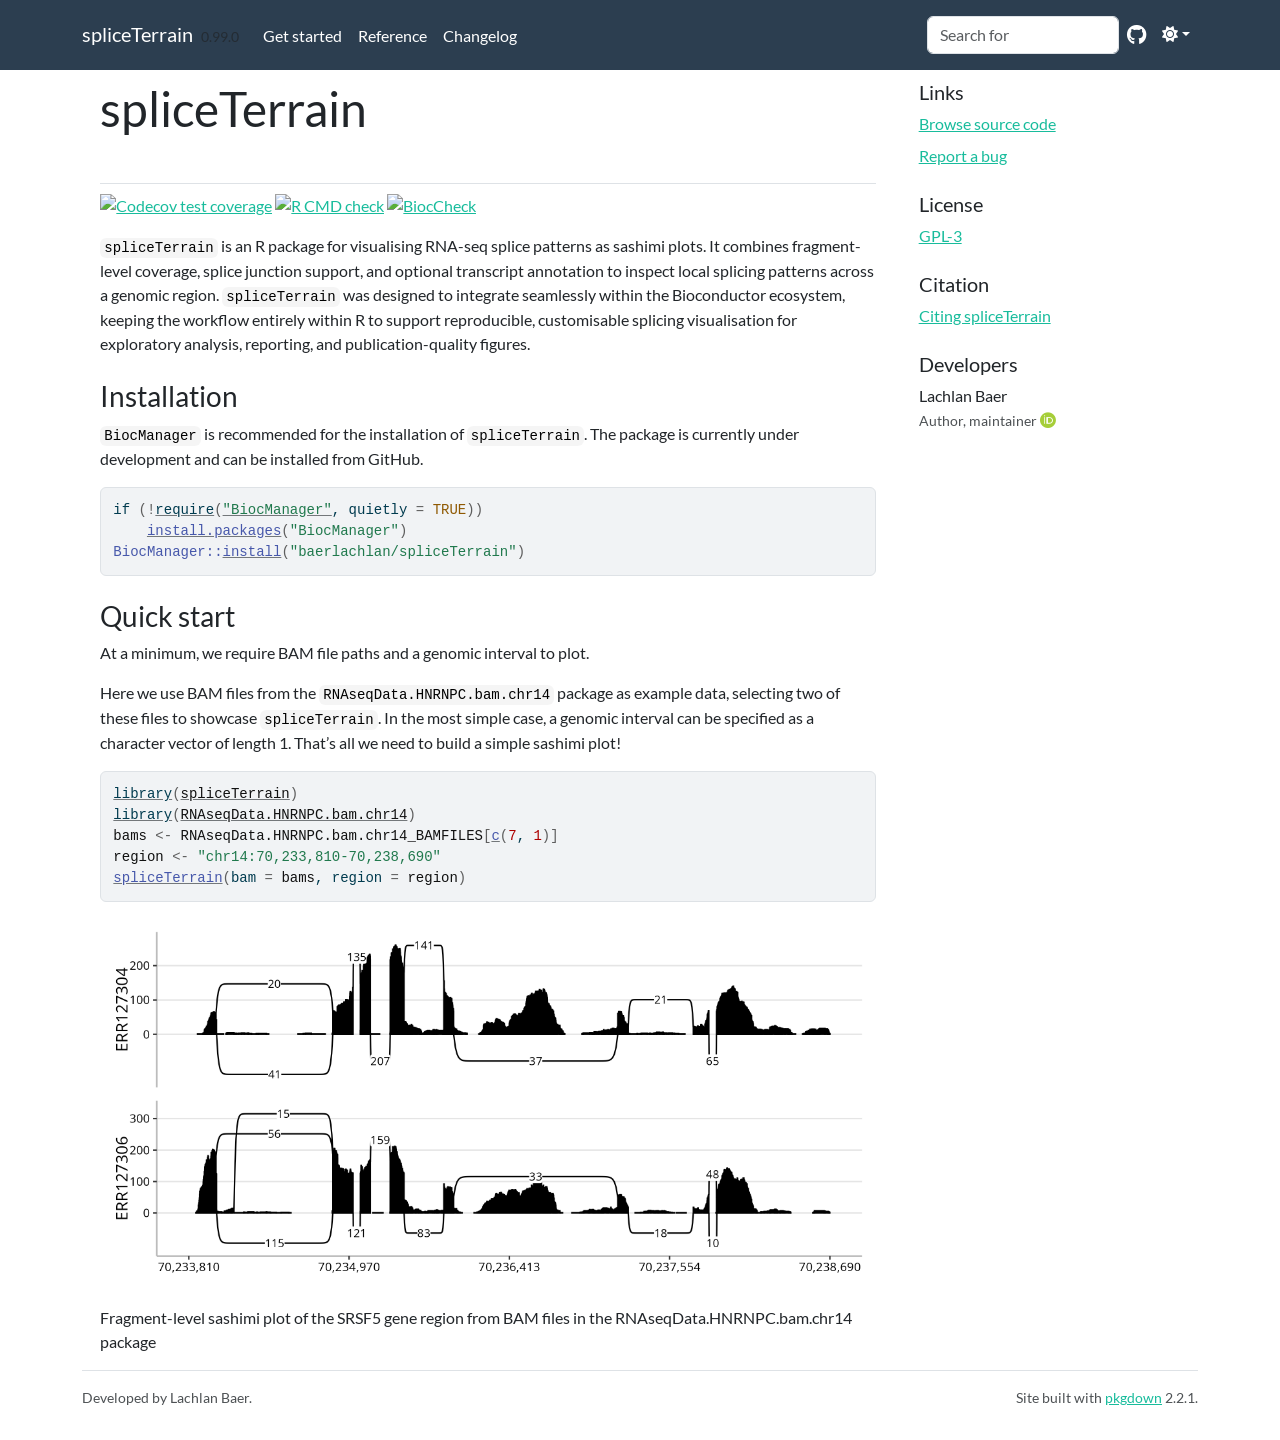
==== commit 7d9fcd10: "Built site for spliceTerrain@0.99.0: aca2023" ====
--- a/index.html
+++ b/index.html
@@ -12,8 +12,8 @@
 <link href="deps/font-awesome-6.5.2/css/v4-shims.min.css" rel="stylesheet">
 <script src="deps/headroom-0.11.0/headroom.min.js"></script><script src="deps/headroom-0.11.0/jQuery.headroom.min.js"></script><script src="deps/bootstrap-toc-1.0.1/bootstrap-toc.min.js"></script><script src="deps/clipboard.js-2.0.11/clipboard.min.js"></script><script src="deps/search-1.0.0/autocomplete.jquery.min.js"></script><script src="deps/search-1.0.0/fuse.min.js"></script><script src="deps/search-1.0.0/mark.min.js"></script><!-- pkgdown --><script src="pkgdown.js"></script><link href="extra.css" rel="stylesheet">
 <meta property="og:title" content="Sashimi-Style RNA-seq Coverage and Junction Visualisation">
-<meta name="description" content="Provides tools to visualise RNA sequencing alignments as sashimi-style plots showing read coverage and splice junction usage across genomic regions. Alignments from BAM files are summarised into coverage tracks and junction arcs, which can be displayed alongside transcript annotations. The package provides utilities for mapping genomic coordinates to plot space, compressing intronic regions, and visualising local splicing variation across samples.">
-<meta property="og:description" content="Provides tools to visualise RNA sequencing alignments as sashimi-style plots showing read coverage and splice junction usage across genomic regions. Alignments from BAM files are summarised into coverage tracks and junction arcs, which can be displayed alongside transcript annotations. The package provides utilities for mapping genomic coordinates to plot space, compressing intronic regions, and visualising local splicing variation across samples.">
+<meta name="description" content="Provides tools to visualise RNA sequencing alignments as sashimi-style plots showing fragment coverage and splice junction usage across genomic regions. Alignments from BAM files are summarised into coverage tracks and junction arcs, which can be displayed alongside transcript annotations. The package provides utilities for mapping genomic coordinates to plot space, compressing intronic regions, and visualising local splicing variation across samples.">
+<meta property="og:description" content="Provides tools to visualise RNA sequencing alignments as sashimi-style plots showing fragment coverage and splice junction usage across genomic regions. Alignments from BAM files are summarised into coverage tracks and junction arcs, which can be displayed alongside transcript annotations. The package provides utilities for mapping genomic coordinates to plot space, compressing intronic regions, and visualising local splicing variation across samples.">
 </head>
 <body>
     <a href="#main" class="visually-hidden-focusable">Skip to contents</a>
@@ -60,7 +60,7 @@
 <div class="page-header"><h1 id="spliceterrain">spliceTerrain<a class="anchor" aria-label="anchor" href="#spliceterrain"></a>
 </h1></div>
 <p><a href="https://app.codecov.io/gh/baerlachlan/spliceTerrain/tree/gh-actions" class="external-link"><img src="https://codecov.io/gh/baerlachlan/spliceTerrain/branch/gh-actions/graph/badge.svg" alt="Codecov test coverage"></a> <a href="https://github.com/baerlachlan/spliceTerrain/actions/workflows/R-CMD-check.yaml" class="external-link"><img src="https://github.com/baerlachlan/spliceTerrain/actions/workflows/R-CMD-check.yaml/badge.svg?branch=gh-actions" alt="R CMD check"></a> <a href="https://github.com/baerlachlan/spliceTerrain/actions/workflows/bioc-check.yaml" class="external-link"><img src="https://github.com/baerlachlan/spliceTerrain/actions/workflows/bioc-check.yaml/badge.svg?branch=gh-actions" alt="BiocCheck"></a></p>
-<p><code>spliceTerrain</code> is an R package for visualising RNA-seq splice patterns as sashimi plots. It combines coverage, splice junction arcs, and optional annotation tracks to show how transcripts are assembled across a genomic region. <code>spliceTerrain</code> was designed to integrate seamlessly within the Bioconductor ecosystem, keeping the workflow entirely within R to support reproducible, customisable splicing visualisation for exploratory analysis, reporting, and publication-quality figures.</p>
+<p><code>spliceTerrain</code> is an R package for visualising RNA-seq splice patterns as sashimi plots. It combines fragment-level coverage, splice junction support, and optional transcript annotation to inspect local splicing patterns across a genomic region. <code>spliceTerrain</code> was designed to integrate seamlessly within the Bioconductor ecosystem, keeping the workflow entirely within R to support reproducible, customisable splicing visualisation for exploratory analysis, reporting, and publication-quality figures.</p>
 <div class="section level2">
 <h2 id="installation">Installation<a class="anchor" aria-label="anchor" href="#installation"></a>
 </h2>
@@ -82,7 +82,7 @@
 <span><span class="va">region</span> <span class="op">&lt;-</span> <span class="st">"chr14:70,233,810-70,238,690"</span></span>
 <span><span class="fu"><a href="reference/spliceTerrain-methods.html">spliceTerrain</a></span><span class="op">(</span>bam <span class="op">=</span> <span class="va">bams</span>, region <span class="op">=</span> <span class="va">region</span><span class="op">)</span></span></code></pre></div>
 <div class="float">
-<img src="reference/figures/quickstart.png" alt="Basic sashimi plot of the SRSF5 gene region from BAM files in the RNAseqData.HNRNPC.bam.chr14 package"><div class="figcaption">Basic sashimi plot of the SRSF5 gene region from BAM files in the RNAseqData.HNRNPC.bam.chr14 package</div>
+<img src="reference/figures/quickstart.png" alt="Fragment-level sashimi plot of the SRSF5 gene region from BAM files in the RNAseqData.HNRNPC.bam.chr14 package"><div class="figcaption">Fragment-level sashimi plot of the SRSF5 gene region from BAM files in the RNAseqData.HNRNPC.bam.chr14 package</div>
 </div>
 </div>
 </div>
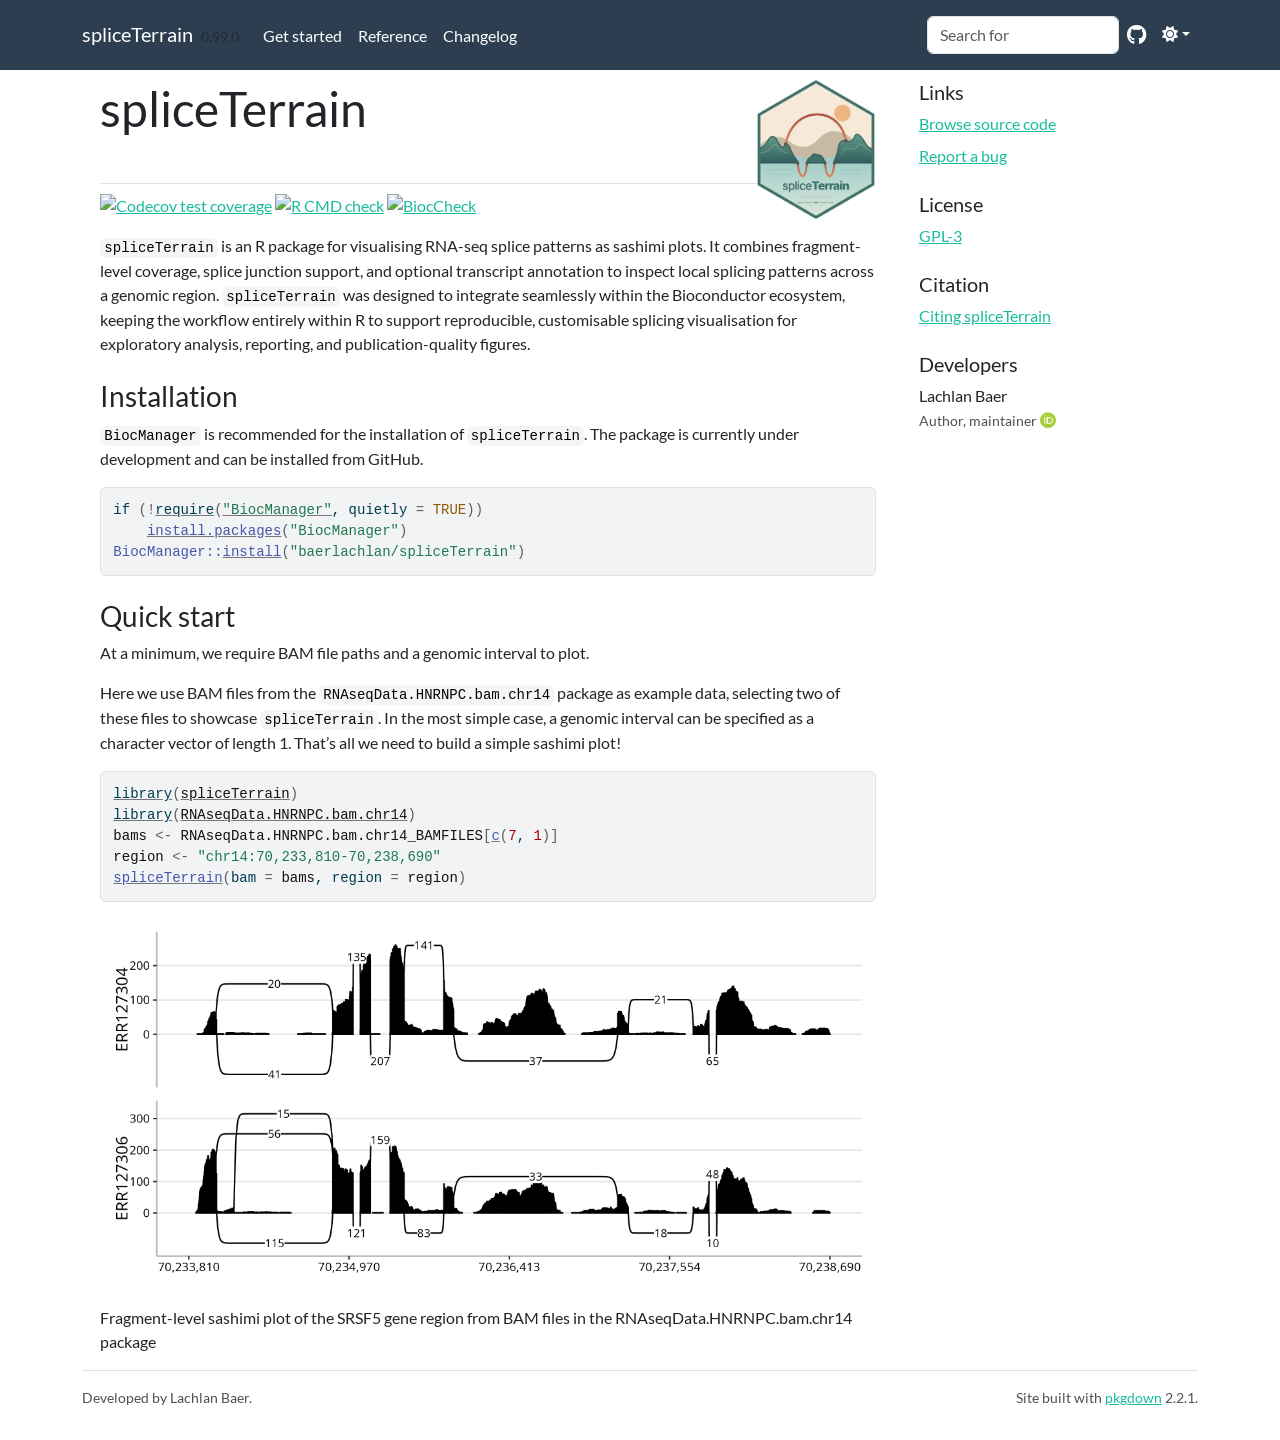
==== commit fc436dc9: "Built site for spliceTerrain@0.99.0: 9b89cdf" ====
--- a/index.html
+++ b/index.html
@@ -12,8 +12,9 @@
 <link href="deps/font-awesome-6.5.2/css/v4-shims.min.css" rel="stylesheet">
 <script src="deps/headroom-0.11.0/headroom.min.js"></script><script src="deps/headroom-0.11.0/jQuery.headroom.min.js"></script><script src="deps/bootstrap-toc-1.0.1/bootstrap-toc.min.js"></script><script src="deps/clipboard.js-2.0.11/clipboard.min.js"></script><script src="deps/search-1.0.0/autocomplete.jquery.min.js"></script><script src="deps/search-1.0.0/fuse.min.js"></script><script src="deps/search-1.0.0/mark.min.js"></script><!-- pkgdown --><script src="pkgdown.js"></script><link href="extra.css" rel="stylesheet">
 <meta property="og:title" content="Sashimi-Style RNA-seq Coverage and Junction Visualisation">
-<meta name="description" content="Provides tools to visualise RNA sequencing alignments as sashimi-style plots showing fragment coverage and splice junction usage across genomic regions. Alignments from BAM files are summarised into coverage tracks and junction arcs, which can be displayed alongside transcript annotations. The package provides utilities for mapping genomic coordinates to plot space, compressing intronic regions, and visualising local splicing variation across samples.">
-<meta property="og:description" content="Provides tools to visualise RNA sequencing alignments as sashimi-style plots showing fragment coverage and splice junction usage across genomic regions. Alignments from BAM files are summarised into coverage tracks and junction arcs, which can be displayed alongside transcript annotations. The package provides utilities for mapping genomic coordinates to plot space, compressing intronic regions, and visualising local splicing variation across samples.">
+<meta name="description" content="Provides tools to visualise RNA sequencing alignments as sashimi-style plots showing fragment coverage and splice junction usage across genomic regions. Alignments from BAM files are summarised into coverage tracks and junction arcs, which can be displayed alongside transcript annotations. Plots can use compressed genomic coordinates to emphasise observed or annotated features and support visual inspection of local splicing variation across samples.">
+<meta property="og:description" content="Provides tools to visualise RNA sequencing alignments as sashimi-style plots showing fragment coverage and splice junction usage across genomic regions. Alignments from BAM files are summarised into coverage tracks and junction arcs, which can be displayed alongside transcript annotations. Plots can use compressed genomic coordinates to emphasise observed or annotated features and support visual inspection of local splicing variation across samples.">
+<meta property="og:image" content="https://baerlachlan.github.io/spliceTerrain/logo.png">
 </head>
 <body>
     <a href="#main" class="visually-hidden-focusable">Skip to contents</a>
@@ -57,8 +58,10 @@
 </nav><div class="container template-home">
 <div class="row">
   <main id="main" class="col-md-9"><div class="section level1">
-<div class="page-header"><h1 id="spliceterrain">spliceTerrain<a class="anchor" aria-label="anchor" href="#spliceterrain"></a>
-</h1></div>
+<div class="page-header">
+<img src="logo.png" class="logo" alt=""><h1 id="spliceterrain-">spliceTerrain <a class="anchor" aria-label="anchor" href="#spliceterrain-"></a>
+</h1>
+</div>
 <p><a href="https://app.codecov.io/gh/baerlachlan/spliceTerrain/tree/gh-actions" class="external-link"><img src="https://codecov.io/gh/baerlachlan/spliceTerrain/branch/gh-actions/graph/badge.svg" alt="Codecov test coverage"></a> <a href="https://github.com/baerlachlan/spliceTerrain/actions/workflows/R-CMD-check.yaml" class="external-link"><img src="https://github.com/baerlachlan/spliceTerrain/actions/workflows/R-CMD-check.yaml/badge.svg?branch=gh-actions" alt="R CMD check"></a> <a href="https://github.com/baerlachlan/spliceTerrain/actions/workflows/bioc-check.yaml" class="external-link"><img src="https://github.com/baerlachlan/spliceTerrain/actions/workflows/bioc-check.yaml/badge.svg?branch=gh-actions" alt="BiocCheck"></a></p>
 <p><code>spliceTerrain</code> is an R package for visualising RNA-seq splice patterns as sashimi plots. It combines fragment-level coverage, splice junction support, and optional transcript annotation to inspect local splicing patterns across a genomic region. <code>spliceTerrain</code> was designed to integrate seamlessly within the Bioconductor ecosystem, keeping the workflow entirely within R to support reproducible, customisable splicing visualisation for exploratory analysis, reporting, and publication-quality figures.</p>
 <div class="section level2">
